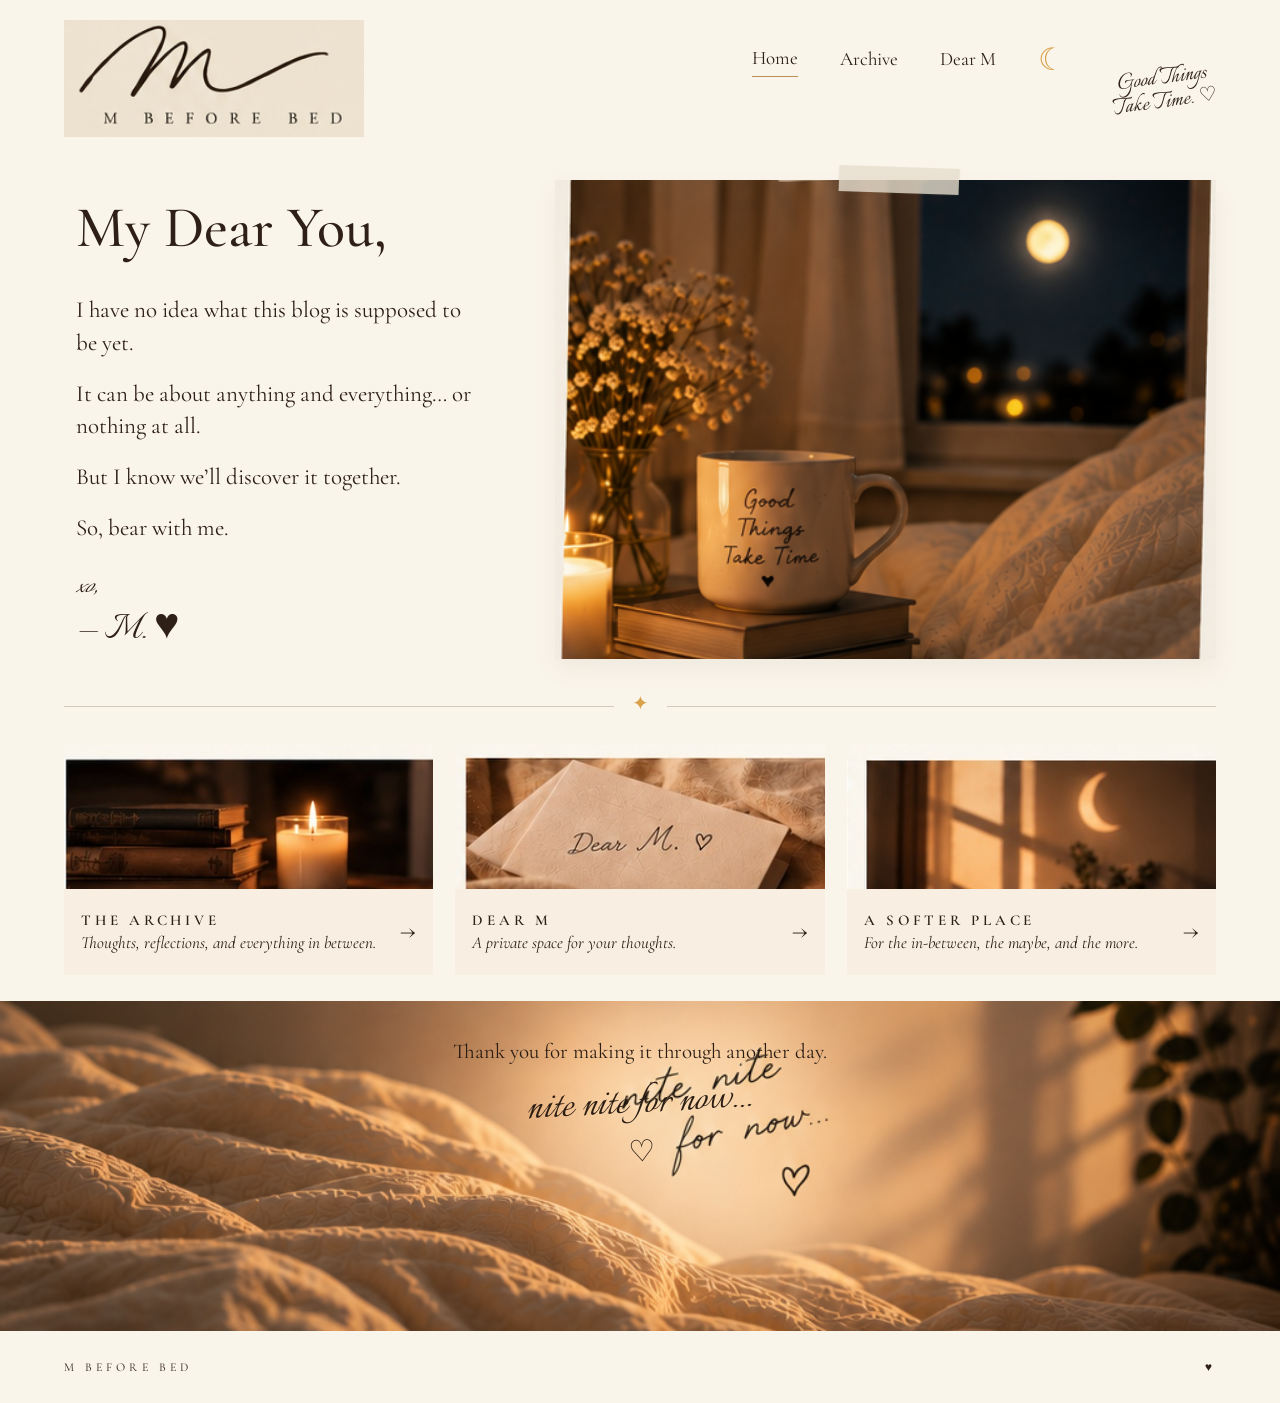
==== index.html @ 7eedb972 "Add files via upload" ====
<!doctype html><html lang="en"><head><meta charset="utf-8"><meta name="viewport" content="width=device-width,initial-scale=1"><title>M Before Bed</title><meta name="description" content="M Before Bed — thoughts, letters, and whatever comes before sleep."><link rel="preconnect" href="https://fonts.googleapis.com"><link rel="preconnect" href="https://fonts.gstatic.com" crossorigin><link href="https://fonts.googleapis.com/css2?family=Cormorant+Garamond:wght@400;500;600&family=Italianno&display=swap" rel="stylesheet"><link rel="stylesheet" href="styles.css"></head><body>
<header class="shell header"><a href="/" class="brand"><img src="logo.png" alt="M Before Bed"></a><nav><a class="active" href="/">Home</a><a href="read.html">Archive</a><a href="dear-m.html">Dear M</a><span class="navmoon">☾</span></nav><div class="header-note">Good Things<br>Take Time. <span>♡</span></div></header>
<main><section class="shell hero"><div class="intro"><h1>My Dear You,</h1><p>I have no idea what this blog is supposed to be yet.</p><p>It can be about anything and everything… or nothing at all.</p><p>But I know we’ll discover it together.</p><p>So, bear with me.</p><div class="sign"><em>xo,</em><span>— M. ♥</span></div></div><figure class="hero-photo"><img src="hero-cozy.png" alt="Warm bedside scene with flowers, candlelight, books, a moonlit window, and a Good Things Take Time mug"></figure></section>
<div class="shell divider"><span>✦</span></div>
<section class="shell cards"><a class="feature-card" href="read.html"><img src="archive-card.jpg" alt="Books and a candle in warm evening light"><div class="feature-copy"><div><h2>The Archive</h2><p>Thoughts, reflections, and everything in between.</p></div><b>→</b></div></a><a class="feature-card" href="dear-m.html"><img src="dear-card.jpg" alt="A handwritten Dear M letter"><div class="feature-copy"><div><h2>Dear M</h2><p>A private space for your thoughts.</p></div><b>→</b></div></a><a class="feature-card" href="#nite"><img src="softer-card.jpg" alt="A crescent moon glowing through a window"><div class="feature-copy"><div><h2>A Softer Place</h2><p>For the in-between, the maybe, and the more.</p></div><b>→</b></div></a></section>
<section class="bed" id="nite"><img src="bed-footer.png" alt="Warm evening light across soft bedding"><div class="bed-copy"><p>Thank you for making it through another day.</p><div class="nite">nite nite for now...<span>♡</span></div></div></section></main><footer class="shell"><span>M BEFORE BED</span><span>♥</span></footer></body></html>
---- styles.css ----
:root{--cream:#faf5eb;--paper:#fcf7ed;--ink:#2e2017;--gold:#d9a24a;--line:#d7c9b7}*{box-sizing:border-box}html{scroll-behavior:smooth}body{margin:0;background:var(--cream);color:var(--ink);font-family:"Cormorant Garamond",Georgia,serif;font-size:20px;line-height:1.42}.shell{width:min(1160px,90vw);margin:auto}a{color:inherit;text-decoration:none}.header{min-height:165px;display:flex;align-items:flex-start;justify-content:space-between;padding-top:20px;position:relative}.brand img{width:300px;display:block;mix-blend-mode:multiply}.header nav{display:flex;gap:42px;align-items:center;padding-top:25px;font-size:19px;margin-right:150px}.header nav a{padding-bottom:4px}.header nav a.active{border-bottom:1px solid #b89152}.navmoon{font-size:31px;color:var(--gold);line-height:1}.header-note{position:absolute;right:0;top:66px;font-family:"Italianno",cursive;font-size:27px;line-height:.9;transform:rotate(-8deg);text-align:center}.header-note span{font-family:Georgia,serif;font-size:20px}.hero{display:grid;grid-template-columns:.78fr 1.22fr;gap:68px;align-items:center;padding:15px 0 42px}.intro{padding-left:12px}.intro h1{font-size:58px;font-weight:500;margin:0 0 25px}.intro p{font-size:23px;margin:0 0 18px;max-width:455px}.sign{font-family:"Italianno",cursive;margin-top:27px;display:flex;flex-direction:column;line-height:1}.sign em{font-size:31px}.sign span{font-size:43px;margin-top:7px}.hero-photo{margin:0;position:relative}.hero-photo:before{content:"";position:absolute;z-index:2;width:120px;height:26px;background:#e7dececc;top:-13px;left:43%;transform:rotate(2deg);box-shadow:0 1px 2px #6d5a4430}.hero-photo img{display:block;width:100%;aspect-ratio:1.38/1;object-fit:cover;box-shadow:0 10px 24px #62472c12}.divider{border-top:1px solid var(--line);height:38px;text-align:center;margin-top:5px}.divider span{position:relative;top:-17px;background:var(--cream);color:var(--gold);padding:0 18px}.cards{display:grid;grid-template-columns:repeat(3,1fr);gap:22px;padding:0 0 26px}.feature-card{background:#f8efe2;display:block;transition:transform .2s ease}.feature-card:hover{transform:translateY(-3px)}.feature-card img{display:block;width:100%;height:145px;object-fit:cover}.feature-copy{min-height:86px;padding:13px 17px 14px;display:flex;align-items:center;justify-content:space-between;gap:12px}.feature-copy h2{font-size:15px;letter-spacing:.25em;text-transform:uppercase;margin:0 0 3px;font-weight:600}.feature-copy p{font-size:17px;font-style:italic;margin:0;line-height:1.1}.feature-copy b{font-size:24px;font-weight:400}.bed{height:330px;position:relative;overflow:hidden}.bed>img{width:100%;height:100%;object-fit:cover;object-position:center}.bed-copy{position:absolute;inset:0;display:flex;flex-direction:column;align-items:center;justify-content:flex-start;padding-top:36px;text-align:center;color:#2b1d14}.bed-copy>p{font-size:21px;margin:0 0 13px}.nite{font-family:"Italianno",cursive;font-size:48px;line-height:1;transform:rotate(-3deg)}.nite span{display:block;font-family:Georgia,serif;font-size:30px;margin-top:8px}footer{height:72px;display:flex;align-items:center;justify-content:space-between;font-size:12px;letter-spacing:.34em}.dear-page{min-height:70vh;display:grid;place-items:center;padding:35px 0 80px}.letter-card{position:relative;background:var(--paper);border:1px solid #eadfce;padding:28px 38px 32px;box-shadow:0 9px 25px #725a3d12}.standalone{width:min(650px,100%)}.letter-card:after{content:"";position:absolute;inset:0;pointer-events:none;opacity:.2;background-image:radial-gradient(#bcae98 .55px,transparent .55px);background-size:7px 7px}.letter-card>*{position:relative;z-index:1}.smallmoon{text-align:center;color:#e5a600;font-size:51px;line-height:1}.letter-card h1,.letter-card h2{text-align:center;font-size:44px;font-weight:500;margin:5px 0 20px}.letter-card label:not(.consent){display:block;font-size:23px;margin-bottom:9px}.letter-card textarea{width:100%;min-height:145px;resize:vertical;border:1px solid #cdbca5;border-radius:8px;background:#fffaf2;padding:14px;font:20px Georgia,serif;color:var(--ink)}.consent{display:flex;align-items:flex-start;gap:10px;margin:14px 0 16px;font-size:16px;line-height:1.25}.consent input{width:17px;height:17px;margin-top:3px;accent-color:var(--ink)}.letter-card button{width:100%;border:0;border-radius:12px;background:#3b281b;color:#fffaf1;padding:13px;font:24px "Cormorant Garamond",serif;cursor:pointer}.note{font-size:16px;line-height:1.25;margin:12px 0 0}.archive{min-height:65vh;text-align:center;padding:100px 0}.archive h1{font-size:58px;font-weight:500;margin:10px}.archive p{font-size:24px}.archive-moon{font-size:65px;color:#e5a600}.tiny{color:#e5a600;margin-top:35px}@media(max-width:820px){.shell{width:min(92vw,680px)}.header{min-height:135px;padding-top:14px}.brand img{width:205px}.header nav{gap:15px;font-size:16px;padding-top:15px;margin-right:0}.navmoon{font-size:23px}.header-note{display:none}.hero{grid-template-columns:1fr;gap:35px;padding-top:20px}.intro{padding-left:0}.intro h1{font-size:46px}.intro p{font-size:21px}.cards{grid-template-columns:1fr;gap:18px}.feature-card img{height:190px}.bed{height:280px}.bed-copy{padding:30px 20px 0}.bed-copy>p{font-size:18px}.nite{font-size:43px}footer{height:65px}}
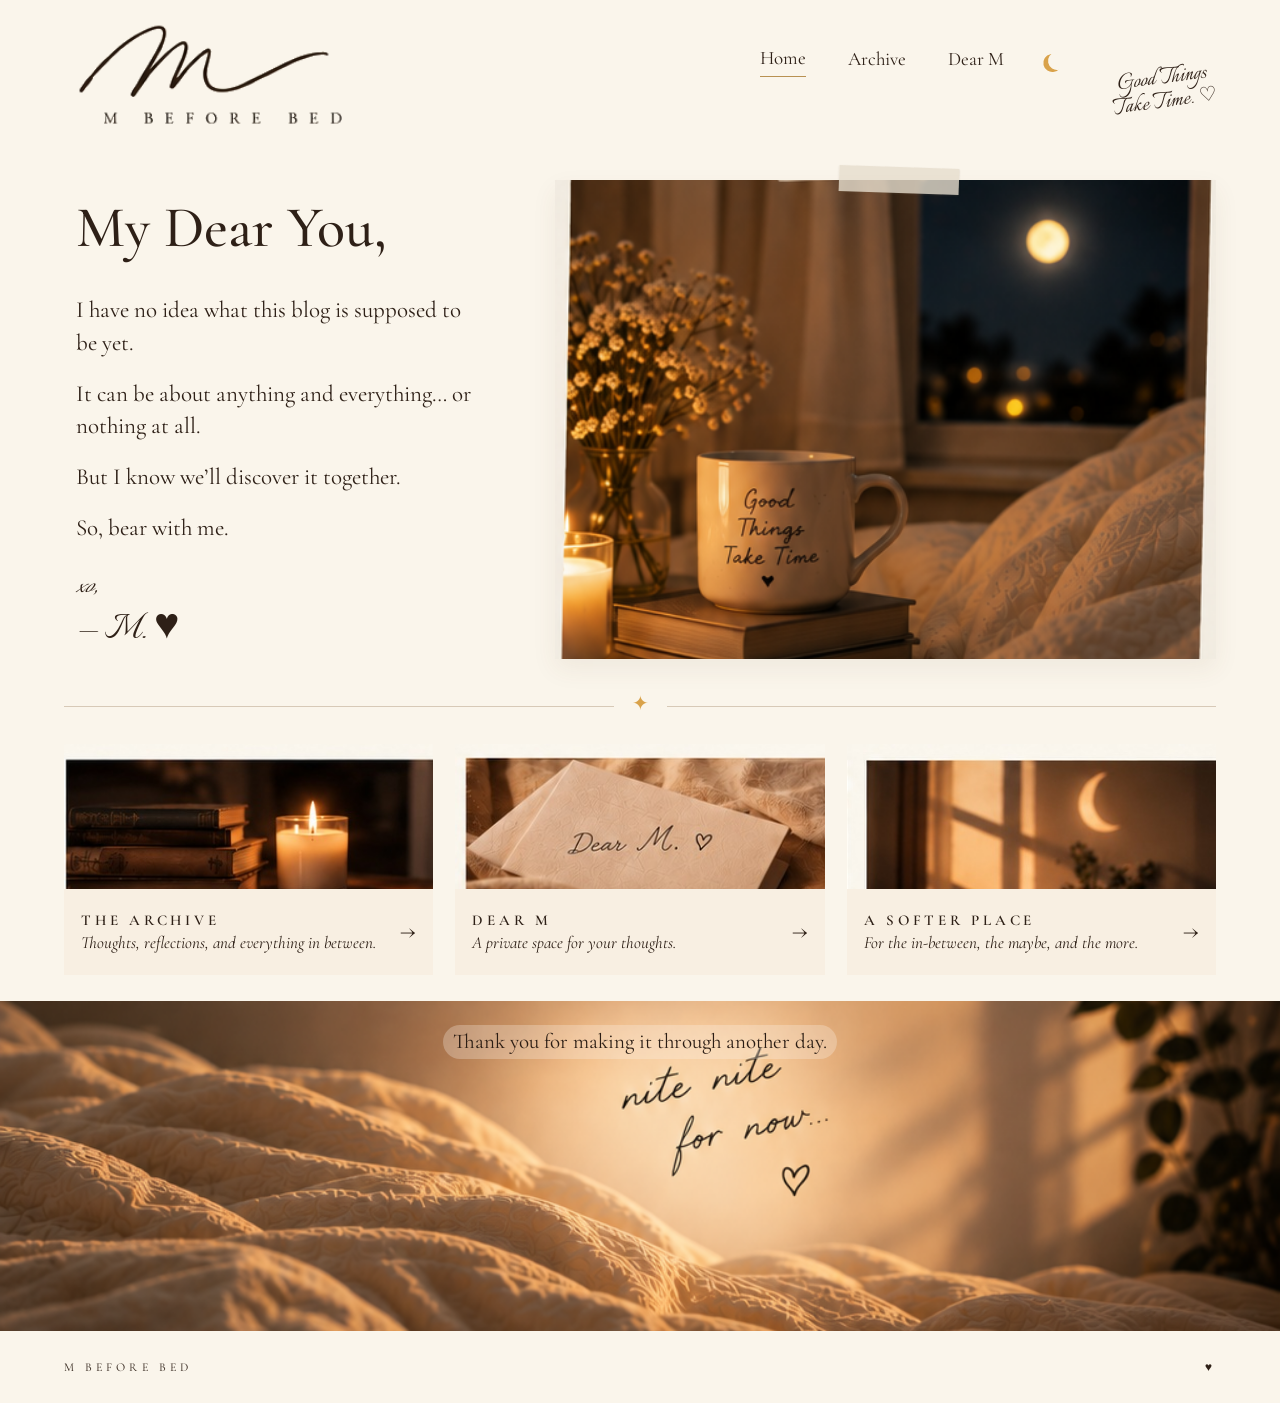
==== commit 4f6ef68f: "Add files via upload" ====
--- a/index.html
+++ b/index.html
@@ -3,4 +3,4 @@
 <main><section class="shell hero"><div class="intro"><h1>My Dear You,</h1><p>I have no idea what this blog is supposed to be yet.</p><p>It can be about anything and everything… or nothing at all.</p><p>But I know we’ll discover it together.</p><p>So, bear with me.</p><div class="sign"><em>xo,</em><span>— M. ♥</span></div></div><figure class="hero-photo"><img src="hero-cozy.png" alt="Warm bedside scene with flowers, candlelight, books, a moonlit window, and a Good Things Take Time mug"></figure></section>
 <div class="shell divider"><span>✦</span></div>
 <section class="shell cards"><a class="feature-card" href="read.html"><img src="archive-card.jpg" alt="Books and a candle in warm evening light"><div class="feature-copy"><div><h2>The Archive</h2><p>Thoughts, reflections, and everything in between.</p></div><b>→</b></div></a><a class="feature-card" href="dear-m.html"><img src="dear-card.jpg" alt="A handwritten Dear M letter"><div class="feature-copy"><div><h2>Dear M</h2><p>A private space for your thoughts.</p></div><b>→</b></div></a><a class="feature-card" href="#nite"><img src="softer-card.jpg" alt="A crescent moon glowing through a window"><div class="feature-copy"><div><h2>A Softer Place</h2><p>For the in-between, the maybe, and the more.</p></div><b>→</b></div></a></section>
-<section class="bed" id="nite"><img src="bed-footer.png" alt="Warm evening light across soft bedding"><div class="bed-copy"><p>Thank you for making it through another day.</p><div class="nite">nite nite for now...<span>♡</span></div></div></section></main><footer class="shell"><span>M BEFORE BED</span><span>♥</span></footer></body></html>+<section class="bed" id="nite"><img src="bed-footer.png" alt="Warm evening light across soft bedding"><div class="bed-copy"><p>Thank you for making it through another day.</p></div></section></main><footer class="shell"><span>M BEFORE BED</span><span>♥</span></footer></body></html>
--- a/styles.css
+++ b/styles.css
@@ -1 +1 @@
-:root{--cream:#faf5eb;--paper:#fcf7ed;--ink:#2e2017;--gold:#d9a24a;--line:#d7c9b7}*{box-sizing:border-box}html{scroll-behavior:smooth}body{margin:0;background:var(--cream);color:var(--ink);font-family:"Cormorant Garamond",Georgia,serif;font-size:20px;line-height:1.42}.shell{width:min(1160px,90vw);margin:auto}a{color:inherit;text-decoration:none}.header{min-height:165px;display:flex;align-items:flex-start;justify-content:space-between;padding-top:20px;position:relative}.brand img{width:300px;display:block;mix-blend-mode:multiply}.header nav{display:flex;gap:42px;align-items:center;padding-top:25px;font-size:19px;margin-right:150px}.header nav a{padding-bottom:4px}.header nav a.active{border-bottom:1px solid #b89152}.navmoon{font-size:31px;color:var(--gold);line-height:1}.header-note{position:absolute;right:0;top:66px;font-family:"Italianno",cursive;font-size:27px;line-height:.9;transform:rotate(-8deg);text-align:center}.header-note span{font-family:Georgia,serif;font-size:20px}.hero{display:grid;grid-template-columns:.78fr 1.22fr;gap:68px;align-items:center;padding:15px 0 42px}.intro{padding-left:12px}.intro h1{font-size:58px;font-weight:500;margin:0 0 25px}.intro p{font-size:23px;margin:0 0 18px;max-width:455px}.sign{font-family:"Italianno",cursive;margin-top:27px;display:flex;flex-direction:column;line-height:1}.sign em{font-size:31px}.sign span{font-size:43px;margin-top:7px}.hero-photo{margin:0;position:relative}.hero-photo:before{content:"";position:absolute;z-index:2;width:120px;height:26px;background:#e7dececc;top:-13px;left:43%;transform:rotate(2deg);box-shadow:0 1px 2px #6d5a4430}.hero-photo img{display:block;width:100%;aspect-ratio:1.38/1;object-fit:cover;box-shadow:0 10px 24px #62472c12}.divider{border-top:1px solid var(--line);height:38px;text-align:center;margin-top:5px}.divider span{position:relative;top:-17px;background:var(--cream);color:var(--gold);padding:0 18px}.cards{display:grid;grid-template-columns:repeat(3,1fr);gap:22px;padding:0 0 26px}.feature-card{background:#f8efe2;display:block;transition:transform .2s ease}.feature-card:hover{transform:translateY(-3px)}.feature-card img{display:block;width:100%;height:145px;object-fit:cover}.feature-copy{min-height:86px;padding:13px 17px 14px;display:flex;align-items:center;justify-content:space-between;gap:12px}.feature-copy h2{font-size:15px;letter-spacing:.25em;text-transform:uppercase;margin:0 0 3px;font-weight:600}.feature-copy p{font-size:17px;font-style:italic;margin:0;line-height:1.1}.feature-copy b{font-size:24px;font-weight:400}.bed{height:330px;position:relative;overflow:hidden}.bed>img{width:100%;height:100%;object-fit:cover;object-position:center}.bed-copy{position:absolute;inset:0;display:flex;flex-direction:column;align-items:center;justify-content:flex-start;padding-top:36px;text-align:center;color:#2b1d14}.bed-copy>p{font-size:21px;margin:0 0 13px}.nite{font-family:"Italianno",cursive;font-size:48px;line-height:1;transform:rotate(-3deg)}.nite span{display:block;font-family:Georgia,serif;font-size:30px;margin-top:8px}footer{height:72px;display:flex;align-items:center;justify-content:space-between;font-size:12px;letter-spacing:.34em}.dear-page{min-height:70vh;display:grid;place-items:center;padding:35px 0 80px}.letter-card{position:relative;background:var(--paper);border:1px solid #eadfce;padding:28px 38px 32px;box-shadow:0 9px 25px #725a3d12}.standalone{width:min(650px,100%)}.letter-card:after{content:"";position:absolute;inset:0;pointer-events:none;opacity:.2;background-image:radial-gradient(#bcae98 .55px,transparent .55px);background-size:7px 7px}.letter-card>*{position:relative;z-index:1}.smallmoon{text-align:center;color:#e5a600;font-size:51px;line-height:1}.letter-card h1,.letter-card h2{text-align:center;font-size:44px;font-weight:500;margin:5px 0 20px}.letter-card label:not(.consent){display:block;font-size:23px;margin-bottom:9px}.letter-card textarea{width:100%;min-height:145px;resize:vertical;border:1px solid #cdbca5;border-radius:8px;background:#fffaf2;padding:14px;font:20px Georgia,serif;color:var(--ink)}.consent{display:flex;align-items:flex-start;gap:10px;margin:14px 0 16px;font-size:16px;line-height:1.25}.consent input{width:17px;height:17px;margin-top:3px;accent-color:var(--ink)}.letter-card button{width:100%;border:0;border-radius:12px;background:#3b281b;color:#fffaf1;padding:13px;font:24px "Cormorant Garamond",serif;cursor:pointer}.note{font-size:16px;line-height:1.25;margin:12px 0 0}.archive{min-height:65vh;text-align:center;padding:100px 0}.archive h1{font-size:58px;font-weight:500;margin:10px}.archive p{font-size:24px}.archive-moon{font-size:65px;color:#e5a600}.tiny{color:#e5a600;margin-top:35px}@media(max-width:820px){.shell{width:min(92vw,680px)}.header{min-height:135px;padding-top:14px}.brand img{width:205px}.header nav{gap:15px;font-size:16px;padding-top:15px;margin-right:0}.navmoon{font-size:23px}.header-note{display:none}.hero{grid-template-columns:1fr;gap:35px;padding-top:20px}.intro{padding-left:0}.intro h1{font-size:46px}.intro p{font-size:21px}.cards{grid-template-columns:1fr;gap:18px}.feature-card img{height:190px}.bed{height:280px}.bed-copy{padding:30px 20px 0}.bed-copy>p{font-size:18px}.nite{font-size:43px}footer{height:65px}}+:root{--cream:#faf5eb;--paper:#fcf7ed;--ink:#2e2017;--gold:#d9a24a;--line:#d7c9b7}*{box-sizing:border-box}html{scroll-behavior:smooth}body{margin:0;background:var(--cream);color:var(--ink);font-family:"Cormorant Garamond",Georgia,serif;font-size:20px;line-height:1.42}.shell{width:min(1160px,90vw);margin:auto}a{color:inherit;text-decoration:none}.header{min-height:165px;display:flex;align-items:flex-start;justify-content:space-between;padding-top:20px;position:relative}.brand img{width:300px;display:block;background:transparent}.header nav{display:flex;gap:42px;align-items:center;padding-top:25px;font-size:19px;margin-right:150px}.header nav a{padding-bottom:4px}.header nav a.active{border-bottom:1px solid #b89152}.navmoon{font-size:0;display:inline-block;width:18px;height:18px;border-radius:50%;box-shadow:-5px 1px 0 0 var(--gold);margin-left:2px;transform:rotate(-12deg);flex:0 0 auto}.header-note{position:absolute;right:0;top:66px;font-family:"Italianno",cursive;font-size:27px;line-height:.9;transform:rotate(-8deg);text-align:center}.header-note span{font-family:Georgia,serif;font-size:20px}.hero{display:grid;grid-template-columns:.78fr 1.22fr;gap:68px;align-items:center;padding:15px 0 42px}.intro{padding-left:12px}.intro h1{font-size:58px;font-weight:500;margin:0 0 25px}.intro p{font-size:23px;margin:0 0 18px;max-width:455px}.sign{font-family:"Italianno",cursive;margin-top:27px;display:flex;flex-direction:column;line-height:1}.sign em{font-size:31px}.sign span{font-size:43px;margin-top:7px}.hero-photo{margin:0;position:relative}.hero-photo:before{content:"";position:absolute;z-index:2;width:120px;height:26px;background:#e7dececc;top:-13px;left:43%;transform:rotate(2deg);box-shadow:0 1px 2px #6d5a4430}.hero-photo img{display:block;width:100%;aspect-ratio:1.38/1;object-fit:cover;box-shadow:0 10px 24px #62472c12}.divider{border-top:1px solid var(--line);height:38px;text-align:center;margin-top:5px}.divider span{position:relative;top:-17px;background:var(--cream);color:var(--gold);padding:0 18px}.cards{display:grid;grid-template-columns:repeat(3,1fr);gap:22px;padding:0 0 26px}.feature-card{background:#f8efe2;display:block;transition:transform .2s ease}.feature-card:hover{transform:translateY(-3px)}.feature-card img{display:block;width:100%;height:145px;object-fit:cover}.feature-copy{min-height:86px;padding:13px 17px 14px;display:flex;align-items:center;justify-content:space-between;gap:12px}.feature-copy h2{font-size:15px;letter-spacing:.25em;text-transform:uppercase;margin:0 0 3px;font-weight:600}.feature-copy p{font-size:17px;font-style:italic;margin:0;line-height:1.1}.feature-copy b{font-size:24px;font-weight:400}.bed{height:330px;position:relative;overflow:hidden}.bed>img{width:100%;height:100%;object-fit:cover;object-position:center}.bed-copy{position:absolute;inset:0;display:flex;align-items:flex-start;justify-content:center;padding-top:24px;text-align:center;color:#2b1d14;pointer-events:none}.bed-copy>p{font-size:21px;margin:0;background:rgba(250,245,235,.28);padding:2px 10px;border-radius:999px}footer{height:72px;display:flex;align-items:center;justify-content:space-between;font-size:12px;letter-spacing:.34em}.dear-page{min-height:70vh;display:grid;place-items:center;padding:35px 0 80px}.letter-card{position:relative;background:var(--paper);border:1px solid #eadfce;padding:28px 38px 32px;box-shadow:0 9px 25px #725a3d12}.standalone{width:min(650px,100%)}.letter-card:after{content:"";position:absolute;inset:0;pointer-events:none;opacity:.2;background-image:radial-gradient(#bcae98 .55px,transparent .55px);background-size:7px 7px}.letter-card>*{position:relative;z-index:1}.smallmoon{text-align:center;color:#e5a600;font-size:51px;line-height:1}.letter-card h1,.letter-card h2{text-align:center;font-size:44px;font-weight:500;margin:5px 0 20px}.letter-card label:not(.consent){display:block;font-size:23px;margin-bottom:9px}.letter-card textarea{width:100%;min-height:145px;resize:vertical;border:1px solid #cdbca5;border-radius:8px;background:#fffaf2;padding:14px;font:20px Georgia,serif;color:var(--ink)}.consent{display:flex;align-items:flex-start;gap:10px;margin:14px 0 16px;font-size:16px;line-height:1.25}.consent input{width:17px;height:17px;margin-top:3px;accent-color:var(--ink)}.letter-card button{width:100%;border:0;border-radius:12px;background:#3b281b;color:#fffaf1;padding:13px;font:24px "Cormorant Garamond",serif;cursor:pointer}.note{font-size:16px;line-height:1.25;margin:12px 0 0}.archive{min-height:65vh;text-align:center;padding:100px 0}.archive h1{font-size:58px;font-weight:500;margin:10px}.archive p{font-size:24px}.archive-moon{font-size:65px;color:#e5a600}.tiny{color:#e5a600;margin-top:35px}@media(max-width:820px){.shell{width:min(92vw,680px)}.header{min-height:135px;padding-top:14px}.brand img{width:205px}.header nav{gap:15px;font-size:16px;padding-top:15px;margin-right:0}.navmoon{font-size:23px}.header-note{display:none}.hero{grid-template-columns:1fr;gap:35px;padding-top:20px}.intro{padding-left:0}.intro h1{font-size:46px}.intro p{font-size:21px}.cards{grid-template-columns:1fr;gap:18px}.feature-card img{height:190px}.bed{height:280px}.bed-copy{padding:30px 20px 0}.bed-copy>p{font-size:18px}footer{height:65px}}
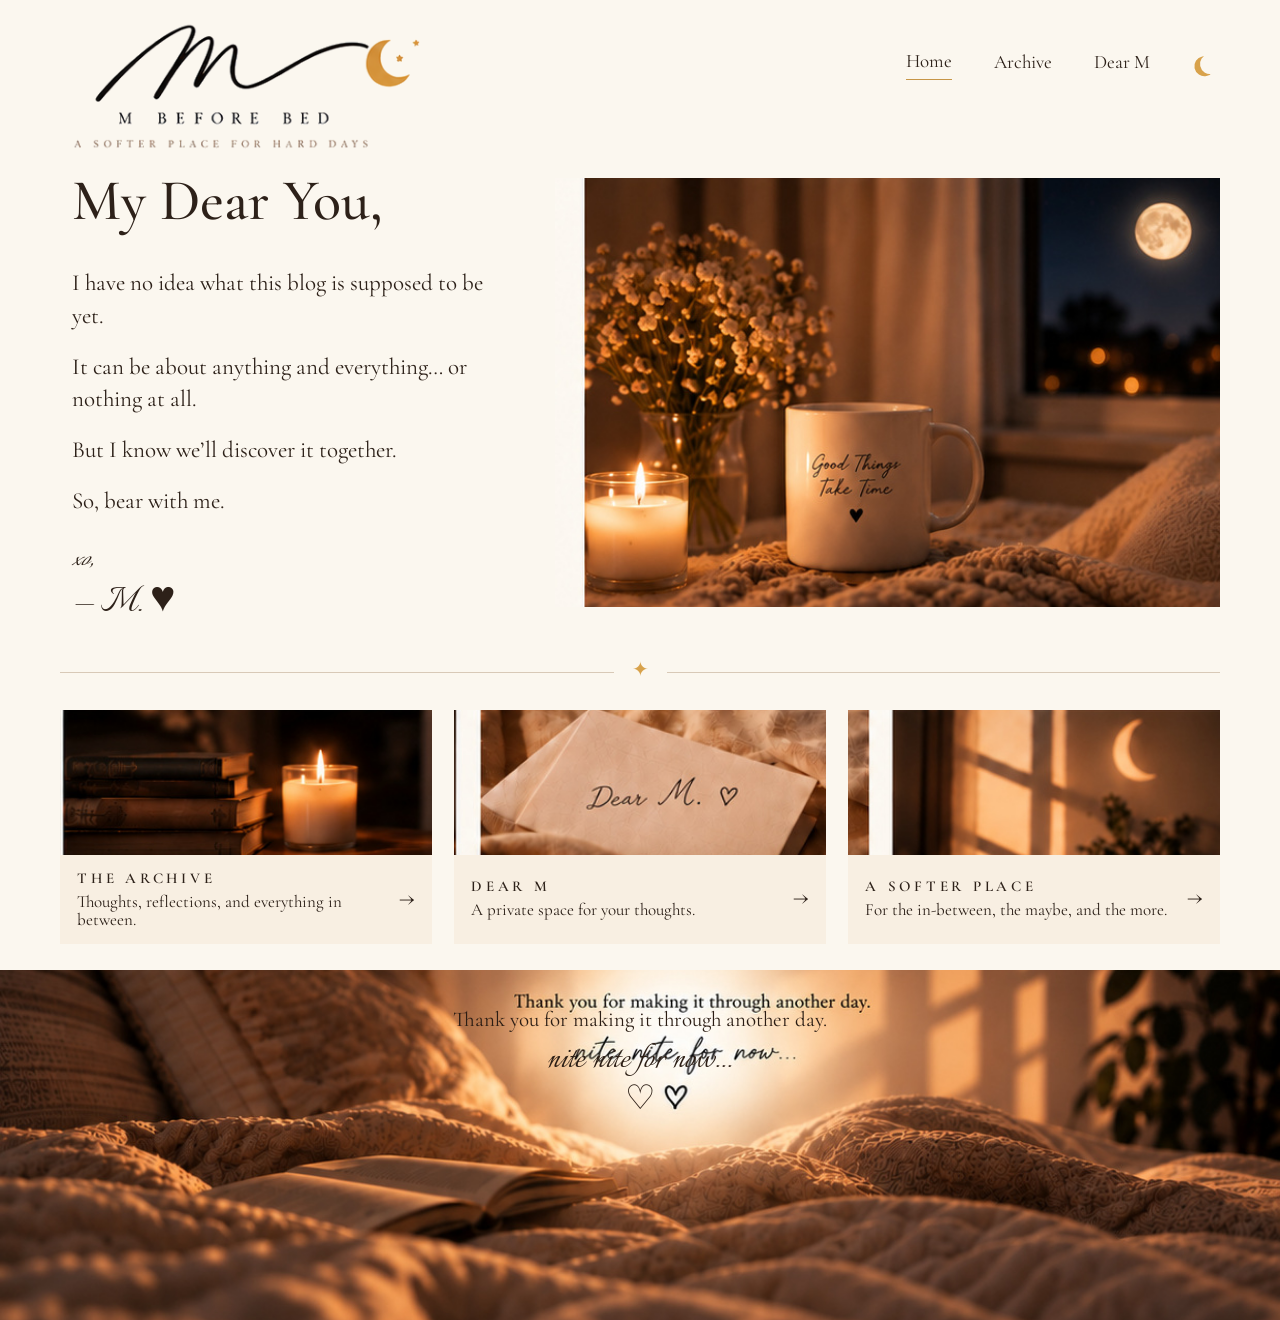
==== commit 7bb05a26: "Add files via upload" ====
--- a/index.html
+++ b/index.html
@@ -1,6 +1,64 @@
-<!doctype html><html lang="en"><head><meta charset="utf-8"><meta name="viewport" content="width=device-width,initial-scale=1"><title>M Before Bed</title><meta name="description" content="M Before Bed — thoughts, letters, and whatever comes before sleep."><link rel="preconnect" href="https://fonts.googleapis.com"><link rel="preconnect" href="https://fonts.gstatic.com" crossorigin><link href="https://fonts.googleapis.com/css2?family=Cormorant+Garamond:wght@400;500;600&family=Italianno&display=swap" rel="stylesheet"><link rel="stylesheet" href="styles.css"></head><body>
-<header class="shell header"><a href="/" class="brand"><img src="logo.png" alt="M Before Bed"></a><nav><a class="active" href="/">Home</a><a href="read.html">Archive</a><a href="dear-m.html">Dear M</a><span class="navmoon">☾</span></nav><div class="header-note">Good Things<br>Take Time. <span>♡</span></div></header>
-<main><section class="shell hero"><div class="intro"><h1>My Dear You,</h1><p>I have no idea what this blog is supposed to be yet.</p><p>It can be about anything and everything… or nothing at all.</p><p>But I know we’ll discover it together.</p><p>So, bear with me.</p><div class="sign"><em>xo,</em><span>— M. ♥</span></div></div><figure class="hero-photo"><img src="hero-cozy.png" alt="Warm bedside scene with flowers, candlelight, books, a moonlit window, and a Good Things Take Time mug"></figure></section>
+<!doctype html>
+<html lang="en">
+<head>
+<meta charset="utf-8">
+<meta name="viewport" content="width=device-width,initial-scale=1">
+<title>M Before Bed</title>
+<meta name="description" content="M Before Bed — thoughts, letters, and whatever comes before sleep.">
+<link rel="preconnect" href="https://fonts.googleapis.com">
+<link rel="preconnect" href="https://fonts.gstatic.com" crossorigin>
+<link href="https://fonts.googleapis.com/css2?family=Cormorant+Garamond:wght@400;500;600&family=Italianno&display=swap" rel="stylesheet">
+<link rel="stylesheet" href="styles.css">
+</head>
+<body>
+<header class="shell header">
+  <a href="/" class="brand"><img src="logo.png" alt="M Before Bed"></a>
+  <nav>
+    <a class="active" href="/">Home</a>
+    <a href="read.html">Archive</a>
+    <a href="dear-m.html">Dear M</a>
+    <span class="navmoon" aria-hidden="true"></span>
+  </nav>
+</header>
+
+<main>
+<section class="shell hero">
+  <div class="intro">
+    <h1>My Dear You,</h1>
+    <p>I have no idea what this blog is supposed to be yet.</p>
+    <p>It can be about anything and everything… or nothing at all.</p>
+    <p>But I know we’ll discover it together.</p>
+    <p>So, bear with me.</p>
+    <div class="sign"><em>xo,</em><span>— M. ♥</span></div>
+  </div>
+  <figure class="hero-photo"><img src="hero-cozy.jpg" alt="Cozy bedside scene with mug, candle, flowers and a full moon"></figure>
+</section>
+
 <div class="shell divider"><span>✦</span></div>
-<section class="shell cards"><a class="feature-card" href="read.html"><img src="archive-card.jpg" alt="Books and a candle in warm evening light"><div class="feature-copy"><div><h2>The Archive</h2><p>Thoughts, reflections, and everything in between.</p></div><b>→</b></div></a><a class="feature-card" href="dear-m.html"><img src="dear-card.jpg" alt="A handwritten Dear M letter"><div class="feature-copy"><div><h2>Dear M</h2><p>A private space for your thoughts.</p></div><b>→</b></div></a><a class="feature-card" href="#nite"><img src="softer-card.jpg" alt="A crescent moon glowing through a window"><div class="feature-copy"><div><h2>A Softer Place</h2><p>For the in-between, the maybe, and the more.</p></div><b>→</b></div></a></section>
-<section class="bed" id="nite"><img src="bed-footer.png" alt="Warm evening light across soft bedding"><div class="bed-copy"><p>Thank you for making it through another day.</p></div></section></main><footer class="shell"><span>M BEFORE BED</span><span>♥</span></footer></body></html>+
+<section class="shell cards">
+  <a class="feature-card" href="read.html">
+    <img src="archive-card.jpg" alt="Books and a candle in warm evening light">
+    <div class="feature-copy"><div><h2>The Archive</h2><p>Thoughts, reflections, and everything in between.</p></div><b>→</b></div>
+  </a>
+  <a class="feature-card" href="dear-m.html">
+    <img src="dear-card.jpg" alt="A handwritten Dear M letter">
+    <div class="feature-copy"><div><h2>Dear M</h2><p>A private space for your thoughts.</p></div><b>→</b></div>
+  </a>
+  <a class="feature-card" href="#nite">
+    <img src="softer-card.jpg" alt="A crescent moon glowing through a window">
+    <div class="feature-copy"><div><h2>A Softer Place</h2><p>For the in-between, the maybe, and the more.</p></div><b>→</b></div>
+  </a>
+</section>
+
+<section class="bed" id="nite">
+  <img src="bed-footer.jpg" alt="Warm evening light across soft bedding and an open book">
+  <div class="bed-copy">
+    <p>Thank you for making it through another day.</p>
+    <div class="nite">nite nite for now...</div>
+    <div class="heart">♡</div>
+  </div>
+</section>
+</main>
+</body>
+</html>
--- a/styles.css
+++ b/styles.css
@@ -1 +1,81 @@
-:root{--cream:#faf5eb;--paper:#fcf7ed;--ink:#2e2017;--gold:#d9a24a;--line:#d7c9b7}*{box-sizing:border-box}html{scroll-behavior:smooth}body{margin:0;background:var(--cream);color:var(--ink);font-family:"Cormorant Garamond",Georgia,serif;font-size:20px;line-height:1.42}.shell{width:min(1160px,90vw);margin:auto}a{color:inherit;text-decoration:none}.header{min-height:165px;display:flex;align-items:flex-start;justify-content:space-between;padding-top:20px;position:relative}.brand img{width:300px;display:block;background:transparent}.header nav{display:flex;gap:42px;align-items:center;padding-top:25px;font-size:19px;margin-right:150px}.header nav a{padding-bottom:4px}.header nav a.active{border-bottom:1px solid #b89152}.navmoon{font-size:0;display:inline-block;width:18px;height:18px;border-radius:50%;box-shadow:-5px 1px 0 0 var(--gold);margin-left:2px;transform:rotate(-12deg);flex:0 0 auto}.header-note{position:absolute;right:0;top:66px;font-family:"Italianno",cursive;font-size:27px;line-height:.9;transform:rotate(-8deg);text-align:center}.header-note span{font-family:Georgia,serif;font-size:20px}.hero{display:grid;grid-template-columns:.78fr 1.22fr;gap:68px;align-items:center;padding:15px 0 42px}.intro{padding-left:12px}.intro h1{font-size:58px;font-weight:500;margin:0 0 25px}.intro p{font-size:23px;margin:0 0 18px;max-width:455px}.sign{font-family:"Italianno",cursive;margin-top:27px;display:flex;flex-direction:column;line-height:1}.sign em{font-size:31px}.sign span{font-size:43px;margin-top:7px}.hero-photo{margin:0;position:relative}.hero-photo:before{content:"";position:absolute;z-index:2;width:120px;height:26px;background:#e7dececc;top:-13px;left:43%;transform:rotate(2deg);box-shadow:0 1px 2px #6d5a4430}.hero-photo img{display:block;width:100%;aspect-ratio:1.38/1;object-fit:cover;box-shadow:0 10px 24px #62472c12}.divider{border-top:1px solid var(--line);height:38px;text-align:center;margin-top:5px}.divider span{position:relative;top:-17px;background:var(--cream);color:var(--gold);padding:0 18px}.cards{display:grid;grid-template-columns:repeat(3,1fr);gap:22px;padding:0 0 26px}.feature-card{background:#f8efe2;display:block;transition:transform .2s ease}.feature-card:hover{transform:translateY(-3px)}.feature-card img{display:block;width:100%;height:145px;object-fit:cover}.feature-copy{min-height:86px;padding:13px 17px 14px;display:flex;align-items:center;justify-content:space-between;gap:12px}.feature-copy h2{font-size:15px;letter-spacing:.25em;text-transform:uppercase;margin:0 0 3px;font-weight:600}.feature-copy p{font-size:17px;font-style:italic;margin:0;line-height:1.1}.feature-copy b{font-size:24px;font-weight:400}.bed{height:330px;position:relative;overflow:hidden}.bed>img{width:100%;height:100%;object-fit:cover;object-position:center}.bed-copy{position:absolute;inset:0;display:flex;align-items:flex-start;justify-content:center;padding-top:24px;text-align:center;color:#2b1d14;pointer-events:none}.bed-copy>p{font-size:21px;margin:0;background:rgba(250,245,235,.28);padding:2px 10px;border-radius:999px}footer{height:72px;display:flex;align-items:center;justify-content:space-between;font-size:12px;letter-spacing:.34em}.dear-page{min-height:70vh;display:grid;place-items:center;padding:35px 0 80px}.letter-card{position:relative;background:var(--paper);border:1px solid #eadfce;padding:28px 38px 32px;box-shadow:0 9px 25px #725a3d12}.standalone{width:min(650px,100%)}.letter-card:after{content:"";position:absolute;inset:0;pointer-events:none;opacity:.2;background-image:radial-gradient(#bcae98 .55px,transparent .55px);background-size:7px 7px}.letter-card>*{position:relative;z-index:1}.smallmoon{text-align:center;color:#e5a600;font-size:51px;line-height:1}.letter-card h1,.letter-card h2{text-align:center;font-size:44px;font-weight:500;margin:5px 0 20px}.letter-card label:not(.consent){display:block;font-size:23px;margin-bottom:9px}.letter-card textarea{width:100%;min-height:145px;resize:vertical;border:1px solid #cdbca5;border-radius:8px;background:#fffaf2;padding:14px;font:20px Georgia,serif;color:var(--ink)}.consent{display:flex;align-items:flex-start;gap:10px;margin:14px 0 16px;font-size:16px;line-height:1.25}.consent input{width:17px;height:17px;margin-top:3px;accent-color:var(--ink)}.letter-card button{width:100%;border:0;border-radius:12px;background:#3b281b;color:#fffaf1;padding:13px;font:24px "Cormorant Garamond",serif;cursor:pointer}.note{font-size:16px;line-height:1.25;margin:12px 0 0}.archive{min-height:65vh;text-align:center;padding:100px 0}.archive h1{font-size:58px;font-weight:500;margin:10px}.archive p{font-size:24px}.archive-moon{font-size:65px;color:#e5a600}.tiny{color:#e5a600;margin-top:35px}@media(max-width:820px){.shell{width:min(92vw,680px)}.header{min-height:135px;padding-top:14px}.brand img{width:205px}.header nav{gap:15px;font-size:16px;padding-top:15px;margin-right:0}.navmoon{font-size:23px}.header-note{display:none}.hero{grid-template-columns:1fr;gap:35px;padding-top:20px}.intro{padding-left:0}.intro h1{font-size:46px}.intro p{font-size:21px}.cards{grid-template-columns:1fr;gap:18px}.feature-card img{height:190px}.bed{height:280px}.bed-copy{padding:30px 20px 0}.bed-copy>p{font-size:18px}footer{height:65px}}+:root{--cream:#fbf7ef;--paper:#fcf7ed;--ink:#2d2119;--gold:#d8a24b;--line:#d8c9b7}
+*{box-sizing:border-box}
+html{scroll-behavior:smooth}
+body{margin:0;background:var(--cream);color:var(--ink);font-family:"Cormorant Garamond",Georgia,serif;font-size:20px;line-height:1.42}
+.shell{width:min(1160px,91vw);margin:auto}
+a{color:inherit;text-decoration:none}
+.header{min-height:160px;display:flex;align-items:flex-start;justify-content:space-between;padding-top:18px}
+.brand img{display:block;width:360px;height:auto}
+.header nav{display:flex;align-items:center;gap:42px;padding-top:30px;font-size:19px}
+.header nav a{padding-bottom:4px}
+.header nav a.active{border-bottom:1px solid #c79647}
+.navmoon{display:inline-block;width:20px;height:20px;border-radius:50%;box-shadow:-6px 1px 0 0 var(--gold);margin-left:8px;transform:rotate(-12deg)}
+.hero{display:grid;grid-template-columns:.78fr 1.22fr;gap:70px;align-items:center;padding:0 0 42px}
+.intro{padding-left:12px}
+.intro h1{font-size:58px;font-weight:500;margin:0 0 25px}
+.intro p{font-size:23px;margin:0 0 18px;max-width:455px}
+.sign{font-family:"Italianno",cursive;margin-top:27px;display:flex;flex-direction:column;line-height:1}
+.sign em{font-size:31px}
+.sign span{font-size:43px;margin-top:7px}
+.hero-photo{margin:0}
+.hero-photo img{display:block;width:100%;aspect-ratio:1.55/1;object-fit:cover}
+.divider{border-top:1px solid var(--line);height:38px;text-align:center;margin-top:5px}
+.divider span{position:relative;top:-17px;background:var(--cream);color:var(--gold);padding:0 18px}
+.cards{display:grid;grid-template-columns:repeat(3,1fr);gap:22px;padding:0 0 26px}
+.feature-card{background:#f8efe2;display:block;transition:transform .2s ease}
+.feature-card:hover{transform:translateY(-3px)}
+.feature-card img{display:block;width:100%;height:145px;object-fit:cover}
+.feature-copy{min-height:86px;padding:13px 17px 14px;display:flex;align-items:center;justify-content:space-between;gap:12px}
+.feature-copy h2{font-size:15px;letter-spacing:.25em;text-transform:uppercase;margin:0 0 3px;font-weight:600}
+.feature-copy p{font-size:17px;margin:0;line-height:1.1}
+.feature-copy b{font-size:24px;font-weight:400}
+.bed{height:350px;position:relative;overflow:hidden}
+.bed>img{width:100%;height:100%;object-fit:cover;object-position:center}
+.bed-copy{position:absolute;inset:0;display:flex;flex-direction:column;align-items:center;padding-top:35px;text-align:center;color:#2b1d14;pointer-events:none}
+.bed-copy p{font-size:21px;margin:0 0 6px}
+.nite{font-family:"Italianno",cursive;font-size:39px;line-height:1}
+.heart{font-size:34px;line-height:1;margin-top:2px}
+
+/* Shared Dear M / Archive pages */
+.dear-page{min-height:70vh;display:grid;place-items:center;padding:35px 0 80px}
+.letter-card{position:relative;background:var(--paper);border:1px solid #eadfce;padding:28px 38px 32px;box-shadow:0 9px 25px #725a3d12}
+.standalone{width:min(650px,100%)}
+.letter-card:after{content:"";position:absolute;inset:0;pointer-events:none;opacity:.2;background-image:radial-gradient(#bcae98 .55px,transparent .55px);background-size:7px 7px}
+.letter-card>*{position:relative;z-index:1}
+.smallmoon{text-align:center;color:#e5a600;font-size:51px;line-height:1}
+.letter-card h1,.letter-card h2{text-align:center;font-size:44px;font-weight:500;margin:5px 0 20px}
+.letter-card label:not(.consent){display:block;font-size:23px;margin-bottom:9px}
+.letter-card textarea{width:100%;min-height:145px;resize:vertical;border:1px solid #cdbca5;border-radius:8px;background:#fffaf2;padding:14px;font:20px Georgia,serif;color:var(--ink)}
+.consent{display:flex;align-items:flex-start;gap:10px;margin:14px 0 16px;font-size:16px;line-height:1.25}
+.consent input{width:17px;height:17px;margin-top:3px;accent-color:var(--ink)}
+.letter-card button{width:100%;border:0;border-radius:12px;background:#3b281b;color:#fffaf1;padding:13px;font:24px "Cormorant Garamond",serif;cursor:pointer}
+.note{font-size:16px;line-height:1.25;margin:12px 0 0}
+.archive{min-height:65vh;text-align:center;padding:100px 0}
+.archive h1{font-size:58px;font-weight:500;margin:10px}
+.archive p{font-size:24px}
+.archive-moon{font-size:65px;color:#e5a600}
+.tiny{color:#e5a600;margin-top:35px}
+
+@media(max-width:820px){
+ .shell{width:min(92vw,680px)}
+ .header{min-height:125px;padding-top:12px}
+ .brand img{width:235px}
+ .header nav{gap:15px;font-size:16px;padding-top:17px}
+ .navmoon{width:16px;height:16px;margin-left:2px}
+ .hero{grid-template-columns:1fr;gap:30px;padding-top:12px}
+ .intro{padding-left:0}
+ .intro h1{font-size:46px}
+ .intro p{font-size:21px}
+ .hero-photo img{aspect-ratio:1.45/1}
+ .cards{grid-template-columns:1fr;gap:18px}
+ .feature-card img{height:190px}
+ .bed{height:290px}
+ .bed-copy{padding:28px 20px 0}
+ .bed-copy p{font-size:18px}
+ .nite{font-size:34px}
+}
+@media(max-width:560px){
+ .header{display:block;min-height:175px}
+ .brand img{width:260px;margin:auto}
+ .header nav{justify-content:center;padding-top:10px}
+}
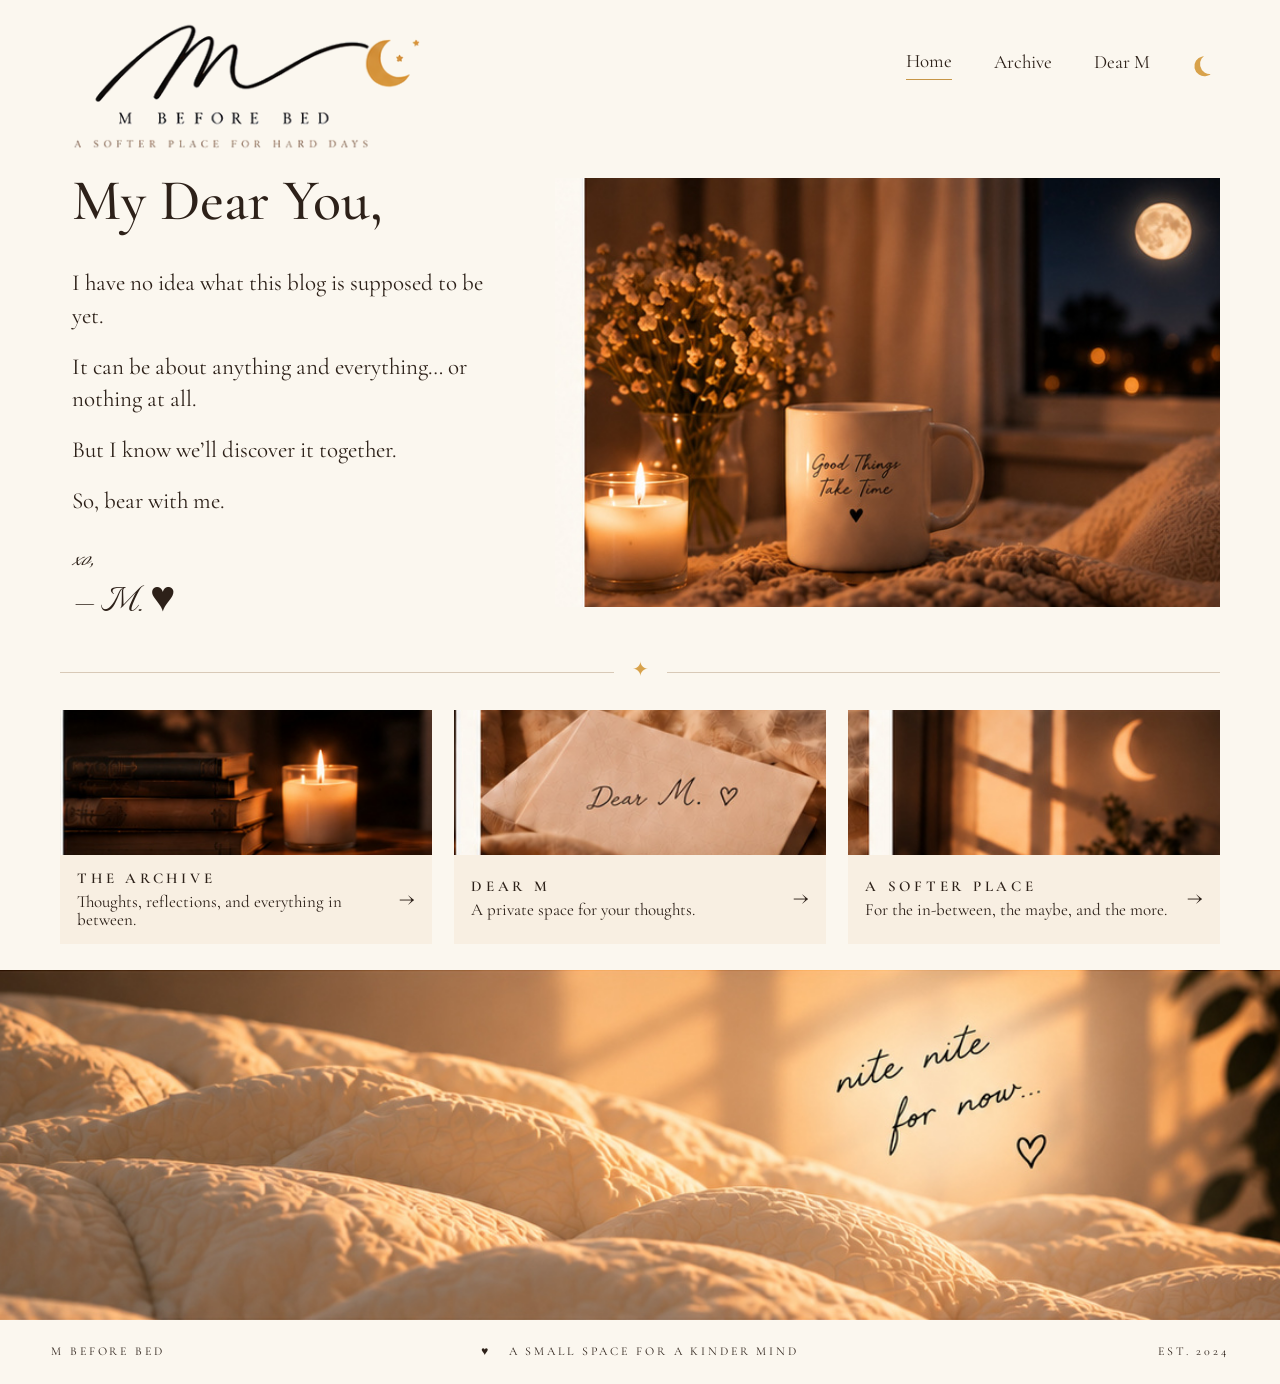
==== commit 345e1165: "Add files via upload" ====
--- a/index.html
+++ b/index.html
@@ -51,14 +51,8 @@
   </a>
 </section>
 
-<section class="bed" id="nite">
-  <img src="bed-footer.jpg" alt="Warm evening light across soft bedding and an open book">
-  <div class="bed-copy">
-    <p>Thank you for making it through another day.</p>
-    <div class="nite">nite nite for now...</div>
-    <div class="heart">♡</div>
-  </div>
-</section>
+<section class="bed" id="nite"><img src="bed-footer.jpg" alt="Cream comforter in warm evening light"></section>
 </main>
+<footer class="site-footer"><span>M BEFORE BED</span><span>♥ &nbsp; A SMALL SPACE FOR A KINDER MIND</span><span>EST. 2024</span></footer>
 </body>
 </html>
--- a/styles.css
+++ b/styles.css
@@ -79,3 +79,22 @@
  .brand img{width:260px;margin:auto}
  .header nav{justify-content:center;padding-top:10px}
 }
+
+.site-footer{
+  min-height:64px;
+  display:grid;
+  grid-template-columns:1fr 1fr 1fr;
+  align-items:center;
+  padding:0 4vw;
+  background:#fbf7ef;
+  color:#2d2119;
+  font-family:"Cormorant Garamond",Georgia,serif;
+  font-size:12px;
+  letter-spacing:.24em;
+}
+.site-footer span:nth-child(2){text-align:center}
+.site-footer span:last-child{text-align:right}
+@media(max-width:650px){
+  .site-footer{grid-template-columns:1fr;gap:7px;text-align:center;padding:16px}
+  .site-footer span:nth-child(2),.site-footer span:last-child{text-align:center}
+}
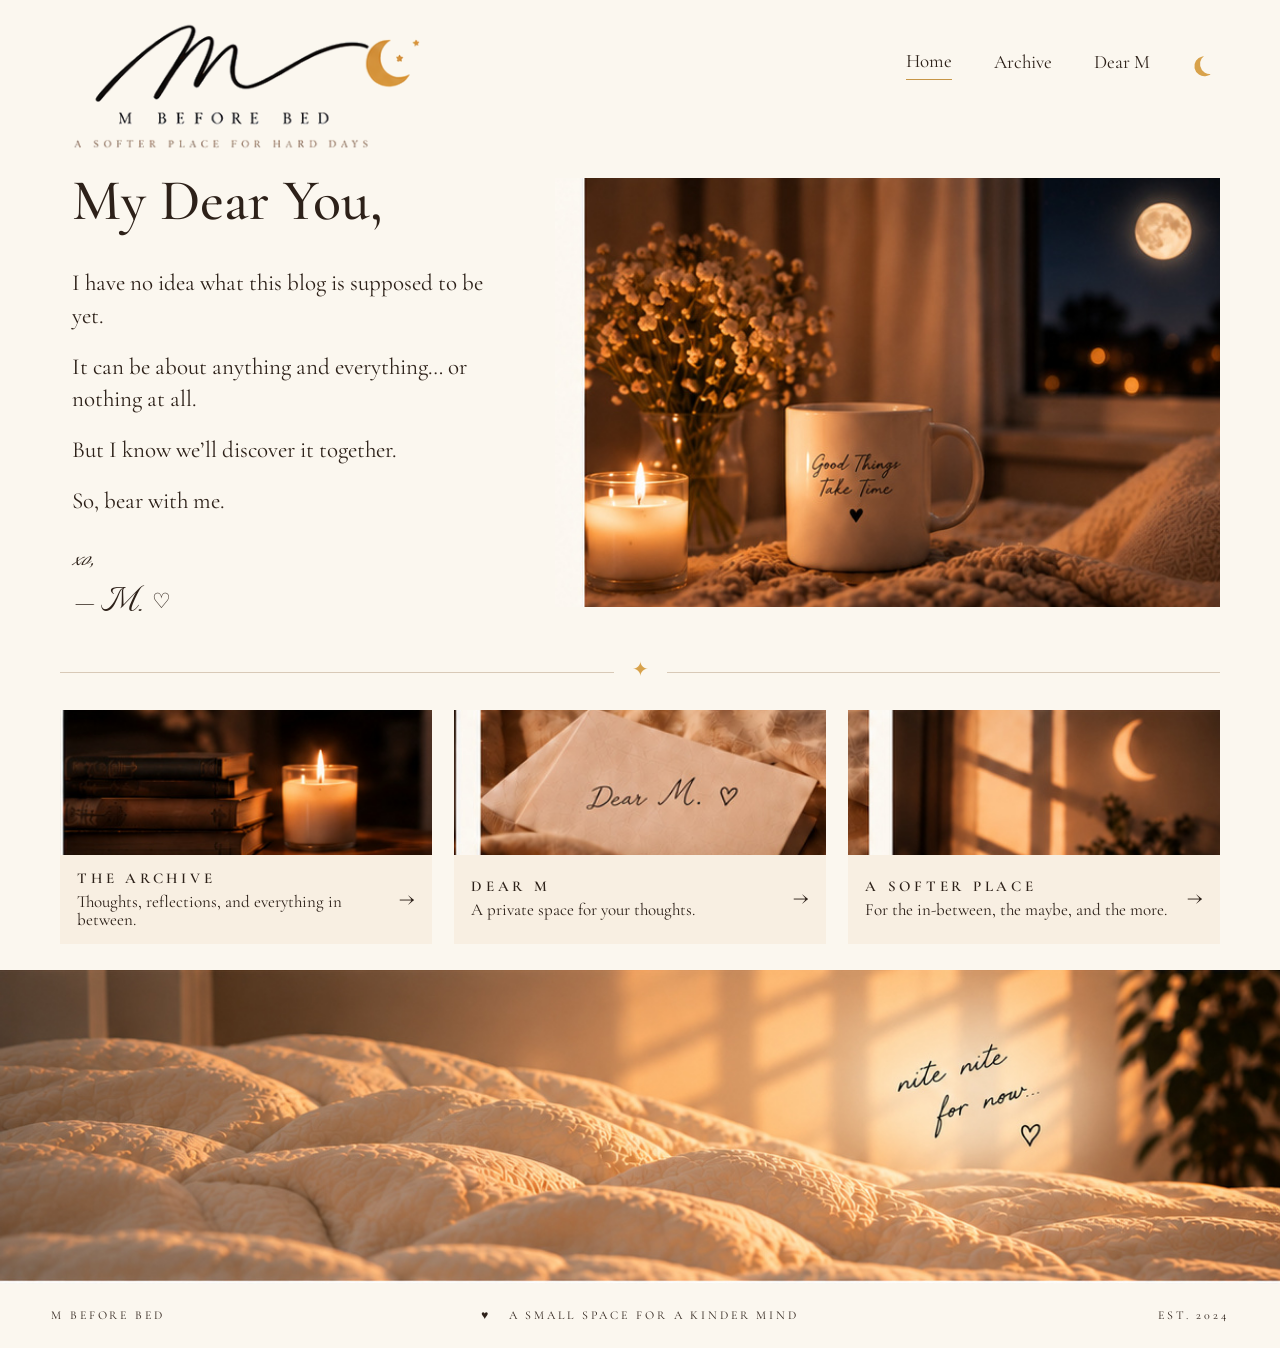
==== commit cb9ee9cb: "Add files via upload" ====
--- a/index.html
+++ b/index.html
@@ -29,7 +29,7 @@
     <p>It can be about anything and everything… or nothing at all.</p>
     <p>But I know we’ll discover it together.</p>
     <p>So, bear with me.</p>
-    <div class="sign"><em>xo,</em><span>— M. ♥</span></div>
+    <div class="sign"><em>xo,</em><span>— M. <small class="sig-heart">♡</small></span></div>
   </div>
   <figure class="hero-photo"><img src="hero-cozy.jpg" alt="Cozy bedside scene with mug, candle, flowers and a full moon"></figure>
 </section>
--- a/styles.css
+++ b/styles.css
@@ -98,3 +98,26 @@
   .site-footer{grid-template-columns:1fr;gap:7px;text-align:center;padding:16px}
   .site-footer span:nth-child(2),.site-footer span:last-child{text-align:center}
 }
+
+/* Final footer-photo fix: no zoom/cropping; preserve the complete approved image and writing. */
+.bed{
+  height:auto !important;
+  overflow:visible !important;
+  line-height:0;
+}
+.bed > img{
+  display:block !important;
+  width:100% !important;
+  height:auto !important;
+  object-fit:contain !important;
+  object-position:center center !important;
+}
+
+/* Launch lock: small heart beside the signature. */
+.sig-heart{
+  font-family:Georgia,serif;
+  font-size:.48em;
+  vertical-align:.18em;
+  margin-left:.08em;
+  font-weight:400;
+}
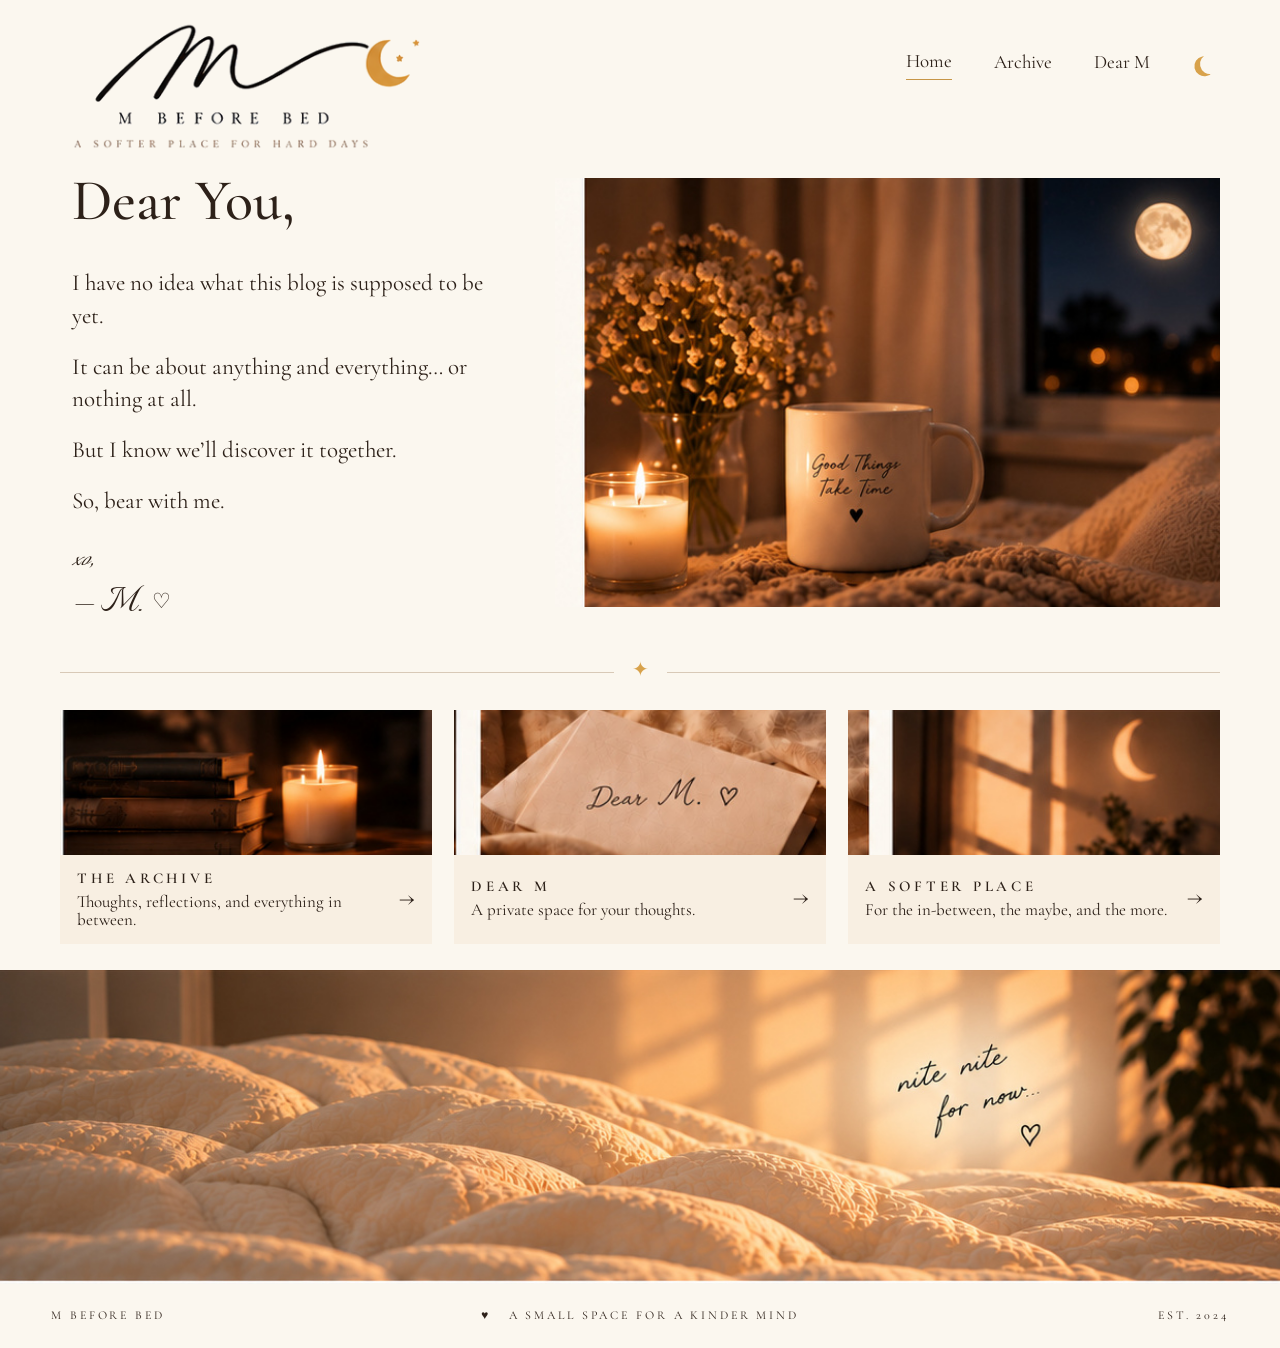
==== commit 1aeac8ef: "Add files via upload" ====
--- a/index.html
+++ b/index.html
@@ -24,7 +24,7 @@
 <main>
 <section class="shell hero">
   <div class="intro">
-    <h1>My Dear You,</h1>
+    <h1>Dear You,</h1>
     <p>I have no idea what this blog is supposed to be yet.</p>
     <p>It can be about anything and everything… or nothing at all.</p>
     <p>But I know we’ll discover it together.</p>
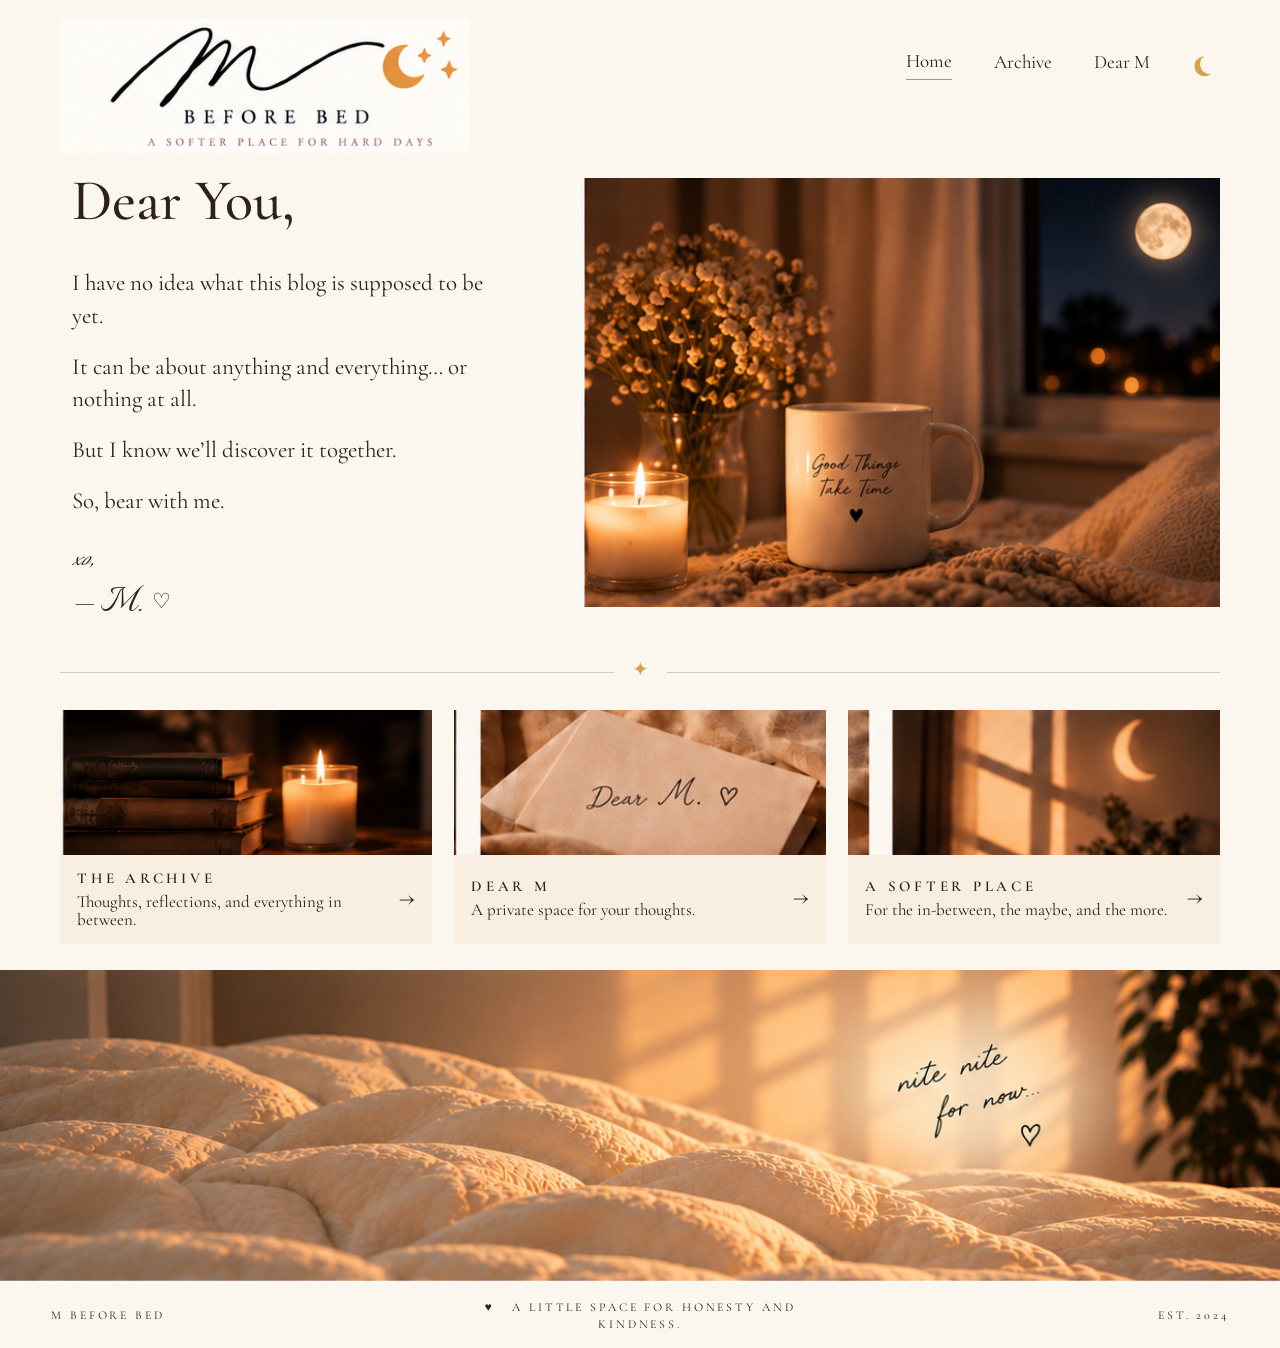
==== commit 1ff81a63: "Add files via upload" ====
--- a/index.html
+++ b/index.html
@@ -53,6 +53,6 @@
 
 <section class="bed" id="nite"><img src="bed-footer.jpg" alt="Cream comforter in warm evening light"></section>
 </main>
-<footer class="site-footer"><span>M BEFORE BED</span><span>♥ &nbsp; A SMALL SPACE FOR A KINDER MIND</span><span>EST. 2024</span></footer>
+<footer class="site-footer"><span>M BEFORE BED</span><span>♥ &nbsp; A LITTLE SPACE FOR HONESTY AND KINDNESS.</span><span>EST. 2024</span></footer>
 </body>
 </html>
--- a/styles.css
+++ b/styles.css
@@ -121,3 +121,17 @@
   margin-left:.08em;
   font-weight:400;
 }
+
+/* Final approved logo lock. */
+.brand img{
+  display:block;
+  width:410px;
+  max-width:42vw;
+  height:auto;
+}
+@media(max-width:820px){
+  .brand img{width:300px;max-width:48vw}
+}
+@media(max-width:560px){
+  .brand img{width:300px;max-width:86vw;margin:auto}
+}
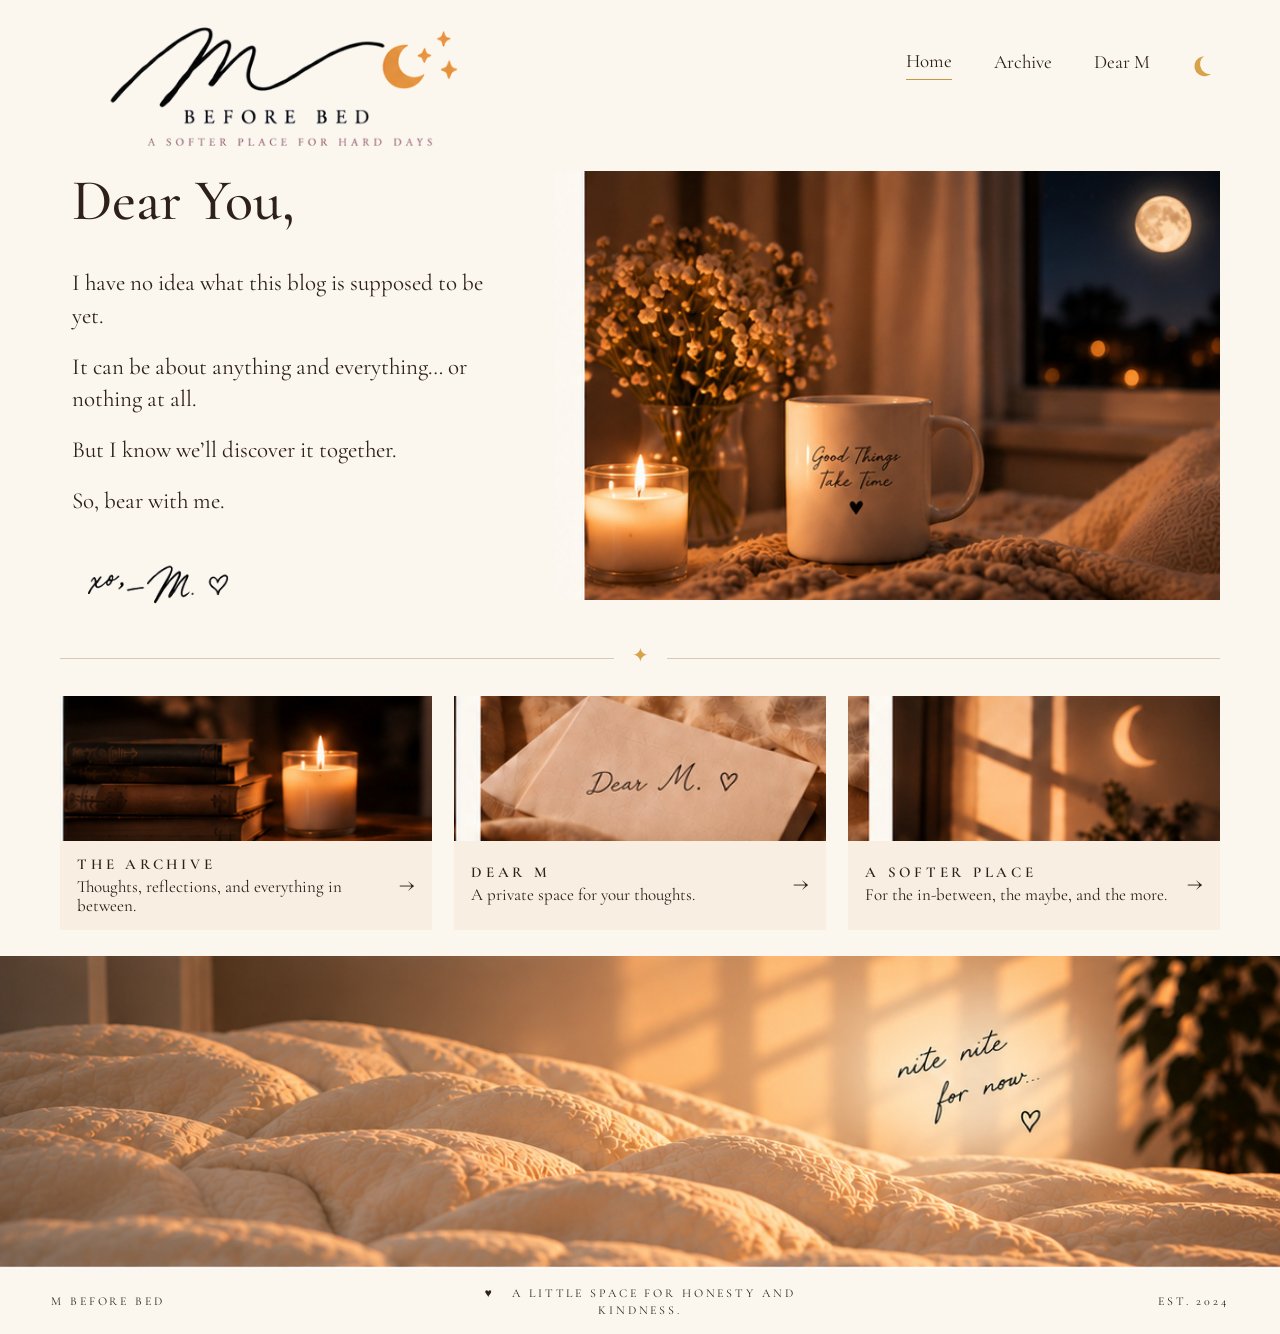
==== commit b231c761: "Add files via upload" ====
--- a/index.html
+++ b/index.html
@@ -29,7 +29,7 @@
     <p>It can be about anything and everything… or nothing at all.</p>
     <p>But I know we’ll discover it together.</p>
     <p>So, bear with me.</p>
-    <div class="sign"><em>xo,</em><span>— M. <small class="sig-heart">♡</small></span></div>
+    <div class="signature"><img src="signature.png" alt="xo, — M. ♡"></div>
   </div>
   <figure class="hero-photo"><img src="hero-cozy.jpg" alt="Cozy bedside scene with mug, candle, flowers and a full moon"></figure>
 </section>
--- a/styles.css
+++ b/styles.css
@@ -135,3 +135,13 @@
 @media(max-width:560px){
   .brand img{width:300px;max-width:86vw;margin:auto}
 }
+
+/* Final approved handwritten signature lock. */
+.signature img, .signature-img{
+  display:block;
+  width:165px;
+  max-width:100%;
+  height:auto;
+  object-fit:contain;
+  object-position:left center;
+}
